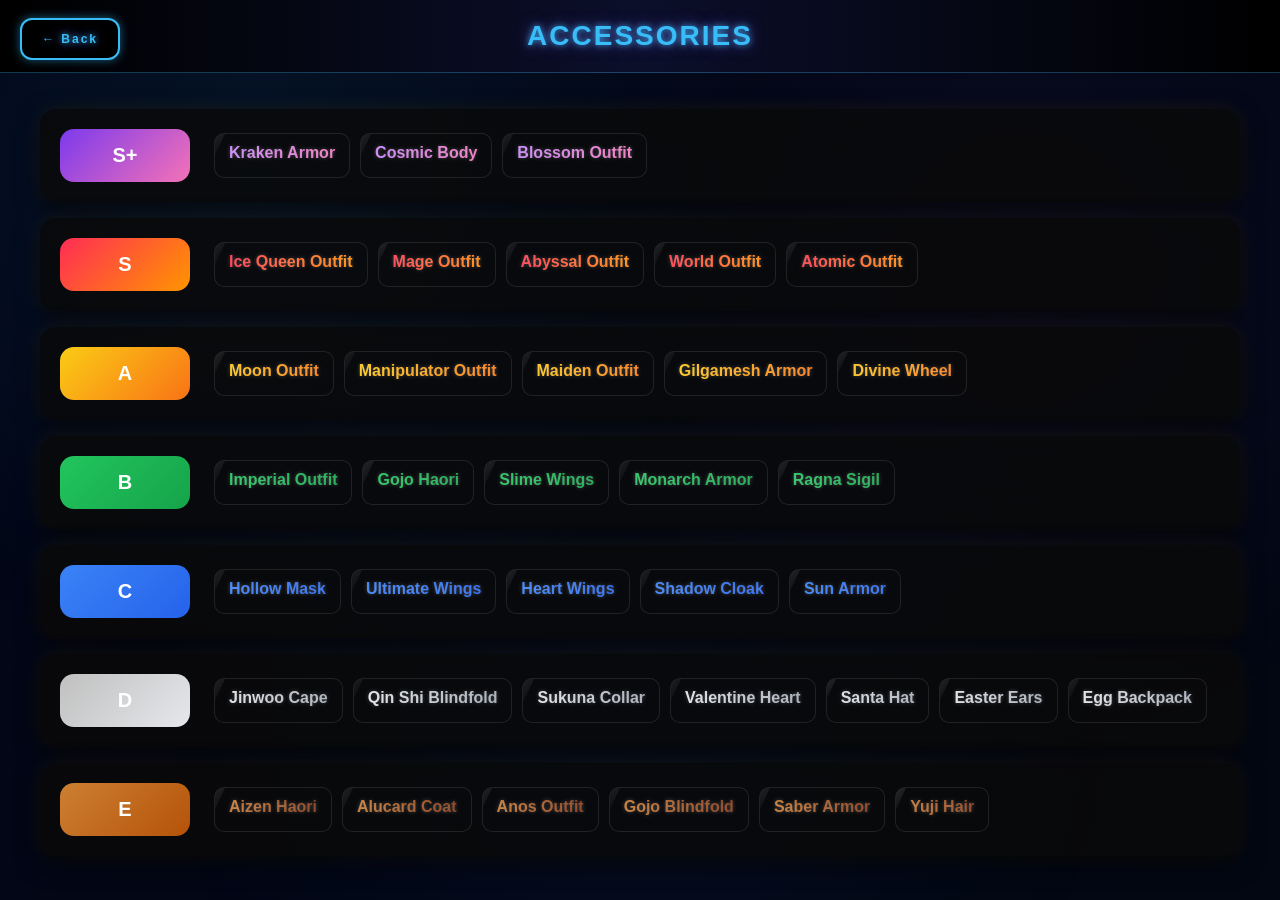
==== accessories.html @ 09860547 "Add files via upload" ====
<!DOCTYPE html>
<html lang="tr">
<head>
<meta charset="UTF-8">
<meta name="viewport" content="width=device-width, initial-scale=1.0">
<title>Accessories</title>
<link rel="stylesheet" href="tier.css">
</head>

<body>

<header>ACCESSORIES
<a href="index.html" class="back-btn">← Back</a>
</header>

<div class="container">

<div class="tier">
  <div class="tier-label splus">S+</div>
  <div class="tier-items">
    <div class="tier-item" onclick="openModal('Kraken Armor')">Kraken Armor</div>
    <div class="tier-item" onclick="openModal('Cosmic Body')">Cosmic Body</div>
    <div class="tier-item" onclick="openModal('Blossom Outfit')">Blossom Outfit</div>	
  </div>
</div>

<div class="tier">
  <div class="tier-label s">S</div>
  <div class="tier-items">
    <div class="tier-item" onclick="openModal('Ice Queen Outfit')">Ice Queen Outfit</div>
    <div class="tier-item" onclick="openModal('Mage Outfit')">Mage Outfit</div>
    <div class="tier-item" onclick="openModal('Abyssal Outfit')">Abyssal Outfit</div>
    <div class="tier-item" onclick="openModal('World Outfit')">World Outfit</div>
    <div class="tier-item" onclick="openModal('Atomic Outfit')">Atomic Outfit</div>
  </div>
</div>

<div class="tier">
  <div class="tier-label a">A</div>
  <div class="tier-items">
    <div class="tier-item" onclick="openModal('Moon Outfit')">Moon Outfit</div>
    <div class="tier-item" onclick="openModal('Manipulator Outfit')">Manipulator Outfit</div>
    <div class="tier-item" onclick="openModal('Maiden Outfit')">Maiden Outfit</div>
    <div class="tier-item" onclick="openModal('Gilgamesh Armor')">Gilgamesh Armor</div>
    <div class="tier-item" onclick="openModal('Divine Wheel')">Divine Wheel</div>
  </div>
</div>

<div class="tier">
  <div class="tier-label b">B</div>
  <div class="tier-items">
    <div class="tier-item" onclick="openModal('Imperial Outfit')">Imperial Outfit</div>
    <div class="tier-item" onclick="openModal('Gojo Haori')">Gojo Haori</div>
    <div class="tier-item" onclick="openModal('Slime Wings')">Slime Wings</div>
    <div class="tier-item" onclick="openModal('Monarch Armor')">Monarch Armor</div>
    <div class="tier-item" onclick="openModal('Ragna Sigil')">Ragna Sigil</div>
  </div>
</div>

<div class="tier">
  <div class="tier-label c">C</div>
  <div class="tier-items">
    <div class="tier-item" onclick="openModal('Hollow Mask')">Hollow Mask</div>
    <div class="tier-item" onclick="openModal('Ultimate Wings')">Ultimate Wings</div>
    <div class="tier-item" onclick="openModal('Heart Wings')">Heart Wings</div>
    <div class="tier-item" onclick="openModal('Shadow Cloak')">Shadow Cloak</div>
    <div class="tier-item" onclick="openModal('Sun Armor')">Sun Armor</div>
  </div>
</div>

<div class="tier">
  <div class="tier-label d">D</div>
  <div class="tier-items">
    <div class="tier-item" onclick="openModal('Jinwoo Cape')">Jinwoo Cape</div>
    <div class="tier-item" onclick="openModal('Qin Shi Blindfold')">Qin Shi Blindfold</div>
    <div class="tier-item" onclick="openModal('Sukuna Collar')">Sukuna Collar</div>
    <div class="tier-item" onclick="openModal('Valentine Heart')">Valentine Heart</div>
    <div class="tier-item" onclick="openModal('Santa Hat')">Santa Hat</div>
    <div class="tier-item" onclick="openModal('Easter Ears')">Easter Ears</div>
    <div class="tier-item" onclick="openModal('Egg Backpack')">Egg Backpack</div>
  </div>
</div>

<div class="tier">
  <div class="tier-label e">E</div>
  <div class="tier-items">
    <div class="tier-item" onclick="openModal('Aizen Haori')">Aizen Haori</div>
    <div class="tier-item" onclick="openModal('Alucard Coat')">Alucard Coat</div>
    <div class="tier-item" onclick="openModal('Anos Outfit')">Anos Outfit</div>
    <div class="tier-item" onclick="openModal('Gojo Blindfold')">Gojo Blindfold</div>
    <div class="tier-item" onclick="openModal('Saber Armor')">Saber Armor</div>
    <div class="tier-item" onclick="openModal('Yuji Hair')">Yuji Hair</div>
  </div>
</div>

</div>

<!-- =========================
     POPUP MODAL
========================= -->

<div id="artifactModal" class="modal">
  <div class="modal-content">
    <span class="close" onclick="closeModal()">&times;</span>

    <h2 id="modalTitle"></h2>

    <p><strong>Pros:</strong> <span id="modalPros"></span></p>
  </div>
</div>

<script>
const artifactData = {
  "Kraken Armor": {
    pros: "Hits the hardest with no real downside. Also holds up well in defense, so it never feels risky to use.",
  },
  "Cosmic Body": {
    pros: "Very high damage with strong overall stats. Slightly behind Kraken but still top-tier in every fight.",
  },
  "Blossom Outfit": {
    pros: "Strong damage with smooth scaling. Lacks a bit of edge compared to the top two but still elite.",
  },
  "Ice Queen Outfit": {
    pros: "Great mix of damage and survivability. Falls short of S+ since others simply hit harder.",
  },
  "Mage Outfit": {
    pros: "Focused on raw damage output. Less forgiving if you take hits, so it favors aggressive play.",
  },
  "Abyssal Outfit": {
    pros: "Solid damage with balanced stats. Does everything well but doesn’t stand out at the top.",
  },
  "World Outfit": {
    pros: "Reliable damage with strong defense backing it up. Slightly outpaced by higher burst options.",
  },
  "Atomic Outfit": {
    pros: "Consistent damage and scaling. Lacks the punch needed to break into S+.",
  },
  "Moon Outfit": {
    pros: "Good damage and easy to use. Just not strong enough to compete with higher tiers.",
  },
  "Manipulator Outfit": {
    pros: "Balanced and dependable. Damage is decent but clearly below top performers.",
  },
  "Maiden Outfit": {
    pros: "Scales well and feels stable. Damage ceiling is not high enough for late game.",
  },
  "Gilgamesh Armor": {
    pros: "Solid all-round stats. Damage feels average once you reach higher content.",
  },
  "Divine Wheel": {
    pros: "Safe and balanced pick. Lacks strong damage impact in tougher fights.",
  },
  "Imperial Outfit": {
    pros: "Built more for defense than damage. Works, but fights take longer.",
  },
  "Gojo Haori": {
    pros: "Decent mid-game option. Gets replaced quickly once better gear shows up.",
  },
  "Slime Wings": {
    pros: "Balanced but unremarkable. Doesn’t offer enough damage to stand out.",
  },
  "Monarch Armor": {
    pros: "Reliable stats with steady output. Feels slow compared to higher tiers.",
  },
  "Ragna Sigil": {
    pros: "Safe choice with average performance. Damage is noticeably lacking.",
  },
  "Hollow Mask": {
    pros: "Basic and easy to use. Damage output is too low for serious play.",
  },
  "Ultimate Wings": {
    pros: "Looks decent on paper. Falls behind quickly in real fights.",
  },
  "Heart Wings": {
    pros: "Slightly better than lower tiers. Still not enough damage to keep up.",
  },
  "Shadow Cloak": {
    pros: "Works fine early on. Lacks impact as enemies get tougher.",
  },
  "Sun Armor": {
    pros: "Strong defensively. Damage is not its strength at all.",
  },
  "Jinwoo Cape": {
    pros: "Weak damage compared to most Mythicals. Mostly a temporary option.",
  },
  "Qin Shi Blindfold": {
    pros: "Niche use with limited value. Damage does not justify using it.",
  },
  "Sukuna Collar": {
    pros: "Lacks both damage and survivability. Quickly falls off.",
  },
  "Valentine Heart": {
    pros: "Very low impact overall. Only useful early on.",
  },
  "Santa Hat": {
    pros: "Minimal damage output. Not viable beyond early stages.",
  },
  "Easter Ears": {
    pros: "Decent at first glance. Outclassed fast by better gear.",
  },
  "Egg Backpack": {
    pros: "Balanced but weak. Easy to replace.",
  },
  "Aizen Haori": {
    pros: "Good early damage boost. Falls off once real Mythicals appear.",
  },
  "Alucard Coat": {
    pros: "Slightly more offense-focused early pick. Still not built for late game.",
  },
  "Anos Outfit": {
    pros: "Strong early stats. Gets outscaled quickly.",
  },
  "Gojo Blindfold": {
    pros: "Simple starter item. Damage is too low for progression.",
  },
  "Saber Armor": {
    pros: "Defensive early option. Not useful once better gear is unlocked.",
  },
  "Yuji Hair": {
    pros: "Balanced starter piece. Quickly replaced in mid game.",
  },

};

function openModal(name){
  const data = artifactData[name];

  if(!data){
    alert("Bu artifact için veri eklenmemiş!");
    return;
  }

  const modal = document.getElementById("artifactModal");
  const content = document.querySelector(".modal-content");

  // TEXTLER
  document.getElementById("modalTitle").innerText = name;
  document.getElementById("modalPros").innerText = data.pros;


  // 🔥 TÜM RENKLERİ SİL
  content.classList.remove("splus","s","a","b","c","d","e");

  // 🔥 TIER BUL (HTML'den)
  const item = [...document.querySelectorAll(".tier-item")]
    .find(el => el.innerText === name);

  const tierLabel = item.closest(".tier").querySelector(".tier-label");

  // 🔥 CLASS EKLE
  if(tierLabel.classList.contains("splus")) content.classList.add("splus");
  if(tierLabel.classList.contains("s")) content.classList.add("s");
  if(tierLabel.classList.contains("a")) content.classList.add("a");
  if(tierLabel.classList.contains("b")) content.classList.add("b");
  if(tierLabel.classList.contains("c")) content.classList.add("c");
  if(tierLabel.classList.contains("d")) content.classList.add("d"); // 🔥 EKLE
  if(tierLabel.classList.contains("e")) content.classList.add("e");

  modal.style.display = "flex";
}

function closeModal(){
  document.getElementById("artifactModal").style.display = "none";
}

window.onclick = function(e){
  const modal = document.getElementById("artifactModal");
  if(e.target === modal){
    modal.style.display = "none";
  }
}
</script>

</body>
</html>
---- tier.css ----
/* =========================
   GLOBAL
========================= */

body{
  margin:0;
  font-family: Arial, sans-serif;

  background: linear-gradient(
    120deg,
    #020617,
    #030712,
    #0b0f1a,
    #030712,
    #020617
  );

  background-size: 400% 400%;
  animation: bgMove 20s ease infinite;

  color:#e5e7eb;
  position:relative;
}

/* =========================
   HEADER (FIXED)
========================= */

header{
  padding:20px;
  font-size:28px;
  font-weight:900;
  text-align:center;

  position:relative;
  z-index:1000;

  /* 🔥 ARKA PLAN GRADIENT (üst bar artık siyah değil) */
  background: linear-gradient(
    90deg,
    #000000,
    #0b0f2a,
    #000000
  );

  border-bottom:1px solid rgba(56,189,248,0.3);

  color:#38bdf8;

  text-shadow:
    0 0 6px rgba(56,189,248,0.8),
    0 0 15px rgba(139,92,246,0.6);

  letter-spacing:2px;
}

/* =========================
   CONTAINER
========================= */

.container{
  max-width:1200px;
  margin:auto;
  padding:20px;
}

/* =========================
   TIER
========================= */

.tier{
  display:flex;
  align-items:stretch;
  margin:16px 0;
  border-radius:16px;
  overflow:hidden;

  order:1px solid rgba(56,189,248,0.15);

  background: rgba(10,10,10,0.85); /* 🔥 daha net */

  box-shadow:
    0 8px 25px rgba(0,0,0,0.6),
    0 0 20px rgba(250,204,21,0.08);

  padding:10px;
}

/* =========================
   TIER LABEL
========================= */

.tier-label{
  width:100px;
  display:flex;
  align-items:center;
  justify-content:center;
  font-weight:900;
  font-size:20px;
  border-radius:14px;
  margin:10px;
  padding:15px;
  color:white;
}

/* =========================
   ITEMS
========================= */

.tier-items{
  flex:1;
  display:flex;
  flex-wrap:wrap;
  gap:10px;
  padding:14px;
}

/* =========================
   ITEM
========================= */

.tier-item{
  padding:10px 14px;
  border-radius:10px;
  border:1px solid rgba(255,255,255,0.1);

  background:rgba(10,10,10,0.95);

  transition:0.25s;
  font-weight:600;
  cursor:pointer;

  position:relative;
  overflow:hidden;
}

.tier-item:hover{
  transform:translateY(-4px) scale(1.05);

  -webkit-text-fill-color: transparent;
  background-clip: text;
  -webkit-background-clip: text;

  /* 🔥 SADECE PARLAKLIK HİSSİ */
  text-shadow:
    0 0 6px rgba(255,255,255,0.35),
    0 0 12px rgba(255,255,255,0.15);
}

/* =========================
   TIER COLORS
========================= */

.tier-label.splus{background:linear-gradient(135deg,#7c3aed,#f472b6);}
.tier-label.s{background:linear-gradient(135deg,#ff2d55,#ff9500);}
.tier-label.a{background:linear-gradient(135deg,#facc15,#f97316);}
.tier-label.b{background:linear-gradient(135deg,#22c55e,#16a34a);}
.tier-label.c{background:linear-gradient(135deg,#3b82f6,#2563eb);}
.tier-label.d{background:linear-gradient(135deg,#c0c0c0,#e5e7eb);}
.tier-label.e{background:linear-gradient(135deg,#cd7f32,#b45309);}

/* =========================
   MODAL
========================= */

.modal{
  display:none;
  position:fixed;
  top:0;
  left:0;
  width:100%;
  height:100%;

  /* 🔥 karartma azaltıldı (blur görünsün diye) */
  background:rgba(0,0,0,0.5);

  /* 🔥 ASIL OLAY BURASI */
  backdrop-filter: blur(4px);
  -webkit-backdrop-filter: blur(10px);

  justify-content:center;
  align-items:center;
  z-index:9999;
}
.modal-content{
  background:#050505;
  padding:30px;
  border-radius:20px;
  width:90%;
  max-width:500px;

  animation:popIn 0.3s ease;

  border:1px solid rgba(56,189,248,0.25);

  box-shadow:
    0 0 25px rgba(56,189,248,0.25),
    0 0 60px rgba(139,92,246,0.2);
}

/* CLOSE */
.close{
  position:absolute;
  right:20px;
  top:15px;
  font-size:28px;
  cursor:pointer;
}

/* =========================
   ANIMATIONS
========================= */

@keyframes popIn{
  from{transform:scale(0.7);opacity:0;}
  to{transform:scale(1);opacity:1;}
}

@keyframes bgMove{
  0%{background-position:0% 50%;}
  50%{background-position:100% 50%;}
  100%{background-position:0% 50%;}
}

/* =========================
   BACKGROUND GLOW (SAFE)
========================= */

body::before{
  content:"";
  position:fixed;
  inset:0;

  background:
    radial-gradient(circle at 20% 20%, rgba(56,189,248,0.08), transparent 40%),
    radial-gradient(circle at 80% 30%, rgba(139,92,246,0.06), transparent 40%),
    radial-gradient(circle at 50% 80%, rgba(59,130,246,0.05), transparent 50%);

  z-index:-999; /* 🔥 tamamen arkada */
}

/* =========================
   BACK BUTTON (ULTRA FIX)
========================= */

.back-btn{
  position:absolute;
  left:20px;
  top:18px;

  z-index:999999;

  background:#000; /* 🔥 FULL OPACITY */
  color:#38bdf8;

  padding:12px 20px;
  font-size:12px;
  font-weight:800;

  text-decoration:none;
  border-radius:12px;

  border:2px solid #38bdf8;

  /* 🔥 hiçbir blur yok */
  backdrop-filter:none !important;
  -webkit-backdrop-filter:none !important;
  filter:none !important;

  box-shadow:
    0 0 10px rgba(56,189,248,0.5);

  transition:0.25s;
}

/* HOVER */
.back-btn:hover{
  background:#38bdf8;
  color:#000;

  box-shadow:
    0 0 20px rgba(56,189,248,1),
    0 0 40px rgba(139,92,246,0.7);

  transform:scale(1.08);
}
.relic-item{
  display:flex;
  align-items:center;
  gap:24px;

  background:rgba(10,10,10,0.75);
  border:1px solid rgba(56,189,248,0.15);

  border-radius:16px;
  padding:40px;
  min-height:200px;

  transition:0.3s;

  /* 🔥 EKLENENLER */
  position:relative;
  overflow:hidden;
}

/* hover efekt */
.relic-item:hover{
  transform:translateY(-3px) scale(1.02);

  box-shadow:
    0 0 20px rgba(56,189,248,0.4),
    0 0 40px rgba(139,92,246,0.25);
}

/* =========================
   ✨ SHINE EFFECT
========================= */

.relic-item::before{
  content:"";
  position:absolute;
  top:0;
  left:-100%;
  width:100%;
  height:100%;

  background: linear-gradient(
    120deg,
    transparent,
    rgba(56,189,248,0.5),
    rgba(139,92,246,0.4),
    transparent
  );

  transition:0.7s;
}

.relic-item:hover::before{
  left:100%;
}

/* =========================
   🔥 Z-INDEX FIX
========================= */

.relic-content,
.relic-img{
  position:relative;
  z-index:2;
}

/* hover efekt */
.relic-item:hover{
  transform:translateY(-3px) scale(1.02); /* hafif büyüme eklendi */

  box-shadow:
    0 0 15px rgba(56,189,248,0.25),
    0 0 25px rgba(139,92,246,0.2);
}
/* =========================
   IMAGE FRAME (🔥 EN ÖNEMLİ)
========================= */

.relic-img{
  width:300px;
  height:200px;
  flex-shrink:0;

  border-radius:12px;

  padding:3px;

  background:linear-gradient(135deg,#38bdf8,#8b5cf6,#60a5fa);

  box-shadow:
    0 0 10px rgba(56,189,248,0.6),
    0 0 20px rgba(139,92,246,0.5);
}

.relic-img img{
  width:100%;
  height:100%;
  object-fit:cover;

  border-radius:10px;

  display:block;
}

/* =========================
   TEXT AREA
========================= */

.relic-content{
  flex:1;
  display:flex;
  flex-direction:column;
  gap:6px;
}

/* başlık */
.relic-title{
  font-size:26px;
  font-weight:800;

  color:#38bdf8;

  text-shadow:
    0 0 6px rgba(56,189,248,0.8),
    0 0 12px rgba(139,92,246,0.6);
}

/* açıklama */
.relic-desc{
  font-size:18px;
  color:#d1d5db;

  line-height:1.6;

  opacity:0.9;
}

/* ekstra bilgi */
.relic-meta{
  font-size:13px;
  font-weight:600;

  color:#9ca3af;
}

/* =========================
   GRID (KAYMA FIX)
========================= */

.relic-grid{
  display:grid;
  grid-template-columns:1fr 1fr;
  gap:12px;
}

/* mobil */
@media(max-width:768px){
  .relic-grid{
    grid-template-columns:1fr;
  }
}
/* =========================
   🔥 FINAL MODAL GLOW
========================= */

.modal-content.splus h2,
.modal-content.splus strong{
  color:#c084fc;
  text-shadow:
    0 0 5px rgba(192,132,252,0.55),
    0 0 14px rgba(192,132,252,0.35);
}

.modal-content.s h2,
.modal-content.s strong{
  color:#ff7a18;
  text-shadow:
    0 0 5px rgba(255,122,24,0.55),
    0 0 14px rgba(255,122,24,0.35);
}

.modal-content.a h2,
.modal-content.a strong{
  color:#facc15;
  text-shadow:
    0 0 5px rgba(250,204,21,0.55),
    0 0 14px rgba(250,204,21,0.35);
}

.modal-content.b h2,
.modal-content.b strong{
  color:#22c55e;
  text-shadow:
    0 0 5px rgba(34,197,94,0.55),
    0 0 14px rgba(34,197,94,0.35);
}

.modal-content.c h2,
.modal-content.c strong{
  color:#3b82f6;
  text-shadow:
    0 0 5px rgba(59,130,246,0.55),
    0 0 14px rgba(59,130,246,0.35);
}

.modal-content.d h2,
.modal-content.d strong{
  color:#c0c0c0;

  text-shadow:
    0 0 5px rgba(192,192,192,0.55),
    0 0 14px rgba(229,231,235,0.35);
}

.modal-content.e h2,
.modal-content.e strong{
  color:#cd7f32;

  text-shadow:
    0 0 5px rgba(205,127,50,0.55),
    0 0 14px rgba(146,64,14,0.35);
}

/* =========================
   🔥 HOVER BACKGROUND GLOW
========================= */

/* S+ */
.tier-label.splus + .tier-items .tier-item:hover{
  border-color:#c084fc;

  background-color: rgba(124,58,237,0.08);

  box-shadow:
    0 0 12px rgba(192,132,252,0.7),
    0 0 25px rgba(244,114,182,0.6),
    inset 0 0 10px rgba(124,58,237,0.25);

    text-shadow:
    0 0 6px rgba(192,132,252,0.6),
    0 0 14px rgba(244,114,182,0.4);
}

/* S */
.tier-label.s + .tier-items .tier-item:hover{
  border-color:#ff2d55;

  background-color: rgba(255,45,85,0.08);

  box-shadow:
    0 0 12px rgba(255,45,85,0.7),
    0 0 25px rgba(255,149,0,0.5),
    inset 0 0 10px rgba(255,45,85,0.25);

  text-shadow:
    0 0 6px rgba(255,45,85,0.6),
    0 0 14px rgba(255,149,0,0.4);
}

/* A */
.tier-label.a + .tier-items .tier-item:hover{
  border-color:#facc15;

  background-color: rgba(250,204,21,0.08);

  box-shadow:
    0 0 12px rgba(250,204,21,0.75),
    0 0 25px rgba(249,115,22,0.5),
    inset 0 0 10px rgba(250,204,21,0.25);

  text-shadow:
    0 0 6px rgba(250,204,21,0.6),
    0 0 14px rgba(249,115,22,0.4);
}

/* B */
.tier-label.b + .tier-items .tier-item:hover{
  border-color:#22c55e;

  background-color: rgba(34,197,94,0.08);

  box-shadow:
    0 0 12px rgba(34,197,94,0.75),
    0 0 25px rgba(22,163,74,0.5),
    inset 0 0 10px rgba(34,197,94,0.25);

  text-shadow:
    0 0 6px rgba(34,197,94,0.6),
    0 0 14px rgba(22,163,74,0.4);
}

/* C */
.tier-label.c + .tier-items .tier-item:hover{
  border-color:#3b82f6;

  background-color: rgba(59,130,246,0.08);

  box-shadow:
    0 0 12px rgba(59,130,246,0.75),
    0 0 25px rgba(37,99,235,0.5),
    inset 0 0 10px rgba(59,130,246,0.25);

  text-shadow:
    0 0 6px rgba(59,130,246,0.6),
    0 0 14px rgba(37,99,235,0.4);
}

/* D */
.tier-label.d + .tier-items .tier-item:hover{
  border-color:#D1D5DB;

  background-color: rgba(209,213,219,0.08);

  box-shadow:
    0 0 12px rgba(209,213,219,0.75),
    0 0 25px rgba(156,163,175,0.5),
    inset 0 0 10px rgba(209,213,219,0.25);

  text-shadow:
    0 0 6px rgba(209,213,219,0.6),
    0 0 14px rgba(156,163,175,0.4);
}

/* E */
.tier-label.e + .tier-items .tier-item:hover{
  border-color:#CD7F32;

  background-color: rgba(205,127,50,0.08);

  box-shadow:
    0 0 12px rgba(205,127,50,0.75),
    0 0 25px rgba(139,69,19,0.5),
    inset 0 0 10px rgba(205,127,50,0.25);

  text-shadow:
    0 0 6px rgba(205,127,50,0.6),
    0 0 14px rgba(139,69,19,0.4);
}
/* =========================
   ✨ GRADIENT + GLOW TEXT
========================= */

.tier-item{
  position:relative;
  font-weight:700;

  background-size:100%;
  -webkit-background-clip:text;
  -webkit-text-fill-color:transparent;

  /* 🔥 hafif parlaklık */
  text-shadow:
    0 0 4px rgba(255,255,255,0.25);

  transition:0.3s;
}

/* hover = daha parlak */
.tier-item:hover{
  text-shadow:
    0 0 0px rgba(255,255,255,0.4),
    0 0 0px rgba(255,255,255,0.25);
}

/* =========================
   🔥 TIER RENKLERİ (GRADIENT)
========================= */

/* S+ */
.tier-label.splus + .tier-items .tier-item{
  background-image:linear-gradient(90deg,#c084fc,#f472b6);
}

/* S */
.tier-label.s + .tier-items .tier-item{
  background-image:linear-gradient(90deg,#ff2d55,#ff9500);
}

/* A */
.tier-label.a + .tier-items .tier-item{
  background-image:linear-gradient(90deg,#facc15,#f97316);
}

/* B */
.tier-label.b + .tier-items .tier-item{
  background-image:linear-gradient(90deg,#22c55e,#16a34a);
}

/* C */
.tier-label.c + .tier-items .tier-item{
  background-image:linear-gradient(90deg,#3b82f6,#2563eb);
}

/* D (Silver) */
.tier-label.d + .tier-items .tier-item{
  background-image:linear-gradient(90deg,#e5e7eb,#9ca3af);
}

/* E (Bronze) */
.tier-label.e + .tier-items .tier-item{
  background-image:linear-gradient(90deg,#cd7f32,#7c2d12);
}
/* =========================
   ✨ SHINE EFFECT
========================= */

.tier-item::after{
  content:"";
  position:absolute;
  top:0;
  left:-120%;
  width:120%;
  height:100%;

  background:linear-gradient(
    120deg,
    transparent,
    rgba(255,255,255,0.25),
    transparent
  );

  transform:skewX(-25deg);
}

.tier-item:hover::after{
  left:120%;
  transition:0.6s ease;
}
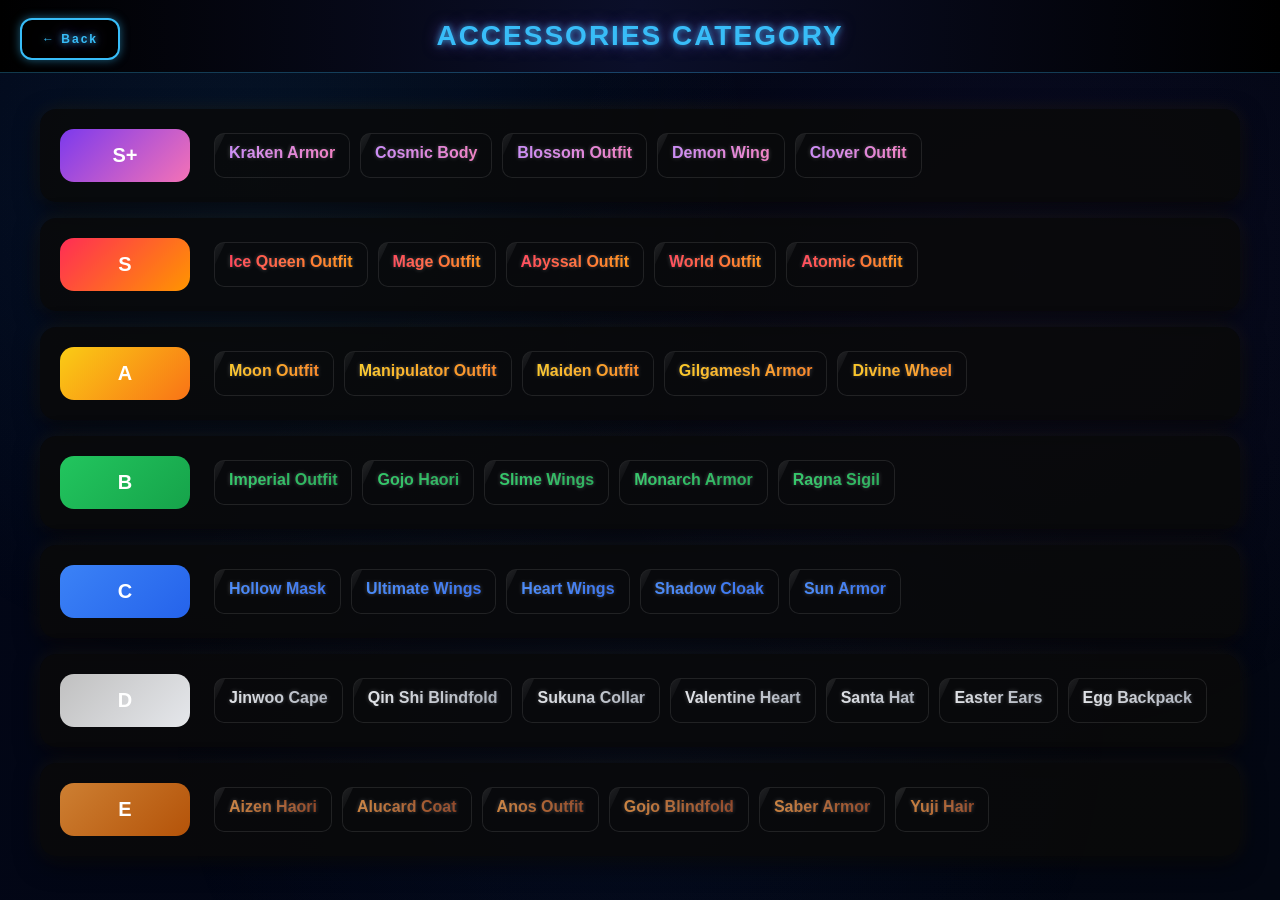
==== commit 2371276a: "Add files via upload" ====
--- a/accessories.html
+++ b/accessories.html
@@ -9,7 +9,7 @@
 
 <body>
 
-<header>ACCESSORIES
+<header>ACCESSORIES CATEGORY
 <a href="index.html" class="back-btn">← Back</a>
 </header>
 
@@ -21,6 +21,8 @@
     <div class="tier-item" onclick="openModal('Kraken Armor')">Kraken Armor</div>
     <div class="tier-item" onclick="openModal('Cosmic Body')">Cosmic Body</div>
     <div class="tier-item" onclick="openModal('Blossom Outfit')">Blossom Outfit</div>	
+    <div class="tier-item" onclick="openModal('Demon Wing')">Demon Wing</div>
+    <div class="tier-item" onclick="openModal('Clover Outfit')">Clover Outfit</div>
   </div>
 </div>
 
@@ -111,8 +113,11 @@
 
 <script>
 const artifactData = {
-  "Kraken Armor": {
-    pros: "Hits the hardest with no real downside. Also holds up well in defense, so it never feels risky to use.",
+  "Demon Wing": {
+    pros: "Hits the hardest with no real downside. Best defense stat currently, but hard to obtain.",
+  },
+  "Clover Outfit": {
+    pros: "Almost similar to Kraken Armor but easier to obtain through the Defense Shop.",
   },
   "Cosmic Body": {
     pros: "Very high damage with strong overall stats. Slightly behind Kraken but still top-tier in every fight.",
